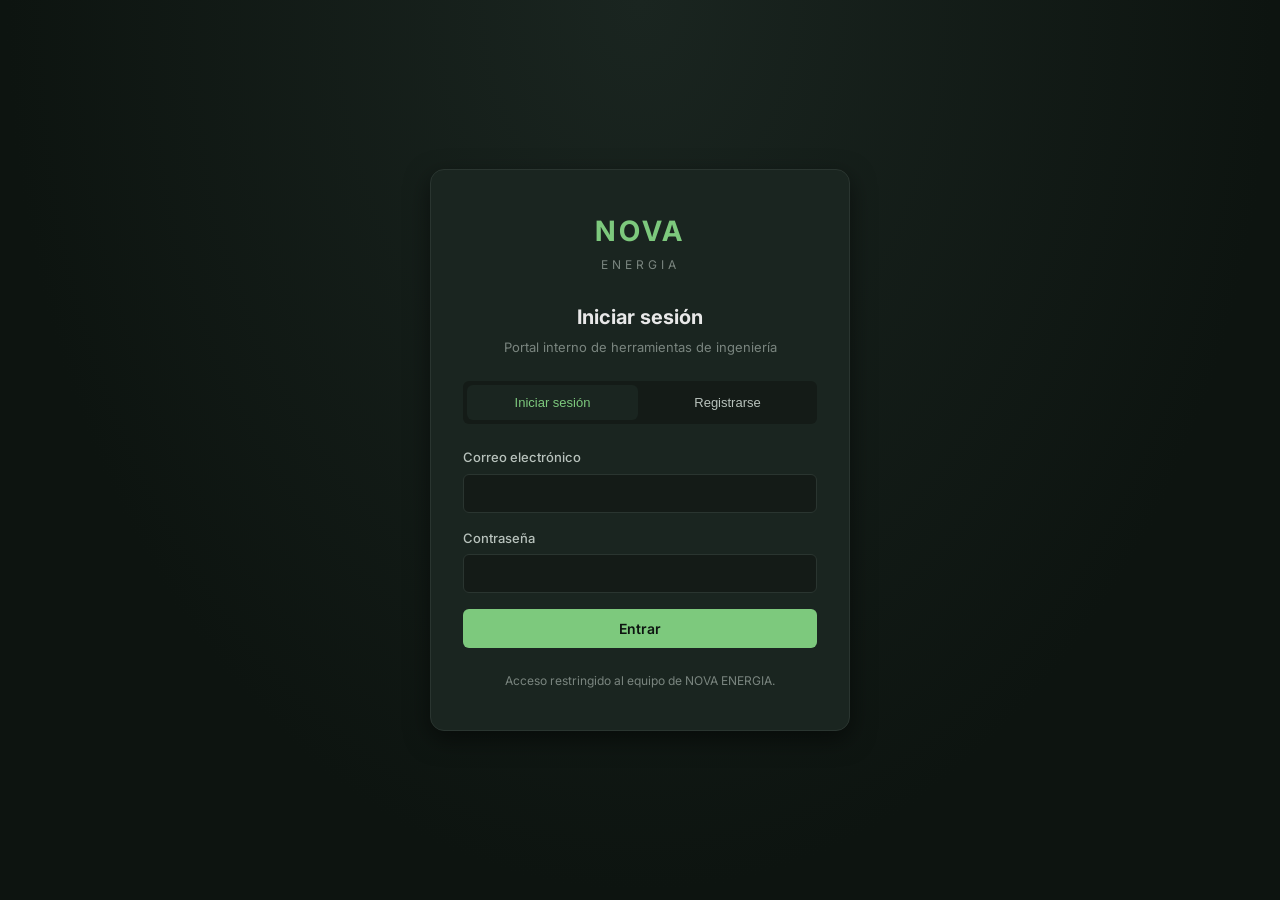
==== login.html @ db24d424 "Add files via upload" ====
<!DOCTYPE html>
<html lang="es">
<head>
  <meta charset="UTF-8" />
  <meta name="viewport" content="width=device-width, initial-scale=1.0" />
  <title>Acceso · NOVA ENERGIA</title>
  <link rel="stylesheet" href="assets/css/styles.css" />
  <link rel="preconnect" href="https://fonts.googleapis.com">
  <link rel="preconnect" href="https://fonts.gstatic.com" crossorigin>
  <link href="https://fonts.googleapis.com/css2?family=Inter:wght@400;500;600;700&display=swap" rel="stylesheet">
</head>
<body class="auth-page">
  <div class="auth-card">
    <div class="auth-logo">
      <img src="assets/img/logo.png" alt="NOVA ENERGIA" onerror="this.style.display='none'; this.nextElementSibling.style.display='block';">
      <div style="display:none">
        <div class="text-logo">NOVA</div>
        <div class="text-logo-sub">ENERGIA</div>
      </div>
    </div>

    <h2 id="form-title">Iniciar sesión</h2>
    <p class="auth-sub">Portal interno de herramientas de ingeniería</p>

    <div class="auth-tabs">
      <button class="auth-tab active" id="tab-login">Iniciar sesión</button>
      <button class="auth-tab" id="tab-register">Registrarse</button>
    </div>

    <div id="alert-slot"></div>

    <!-- LOGIN FORM -->
    <form id="form-login">
      <div class="form-group">
        <label for="login-email">Correo electrónico</label>
        <input type="email" id="login-email" class="form-input" required autocomplete="email" />
      </div>
      <div class="form-group">
        <label for="login-password">Contraseña</label>
        <input type="password" id="login-password" class="form-input" required autocomplete="current-password" />
      </div>
      <button type="submit" class="btn btn-primary">Entrar</button>
    </form>

    <!-- REGISTER FORM -->
    <form id="form-register" class="hidden">
      <div class="form-group">
        <label for="reg-name">Nombre completo</label>
        <input type="text" id="reg-name" class="form-input" required />
      </div>
      <div class="form-group">
        <label for="reg-email">Correo electrónico</label>
        <input type="email" id="reg-email" class="form-input" required autocomplete="email" />
      </div>
      <div class="form-group">
        <label for="reg-password">Contraseña (mínimo 6 caracteres)</label>
        <input type="password" id="reg-password" class="form-input" required minlength="6" autocomplete="new-password" />
      </div>
      <button type="submit" class="btn btn-primary">Crear cuenta</button>
    </form>

    <p class="text-muted text-small mt-4" style="text-align:center;">
      Acceso restringido al equipo de NOVA ENERGIA.
    </p>
  </div>

  <script src="assets/js/auth.js"></script>
  <script>
    // Si ya hay sesión, ir al dashboard
    if (Auth.current()) {
      window.location.href = 'index.html';
    }

    const tabLogin = document.getElementById('tab-login');
    const tabRegister = document.getElementById('tab-register');
    const formLogin = document.getElementById('form-login');
    const formRegister = document.getElementById('form-register');
    const formTitle = document.getElementById('form-title');
    const alertSlot = document.getElementById('alert-slot');

    function showAlert(type, msg) {
      alertSlot.innerHTML = `<div class="alert alert-${type}">${msg}</div>`;
    }

    tabLogin.addEventListener('click', () => {
      tabLogin.classList.add('active');
      tabRegister.classList.remove('active');
      formLogin.classList.remove('hidden');
      formRegister.classList.add('hidden');
      formTitle.textContent = 'Iniciar sesión';
      alertSlot.innerHTML = '';
    });

    tabRegister.addEventListener('click', () => {
      tabRegister.classList.add('active');
      tabLogin.classList.remove('active');
      formRegister.classList.remove('hidden');
      formLogin.classList.add('hidden');
      formTitle.textContent = 'Crear cuenta';
      alertSlot.innerHTML = '';
    });

    formLogin.addEventListener('submit', (e) => {
      e.preventDefault();
      const result = Auth.login({
        email: document.getElementById('login-email').value,
        password: document.getElementById('login-password').value
      });
      if (result.ok) {
        window.location.href = 'index.html';
      } else {
        showAlert('error', result.error);
      }
    });

    formRegister.addEventListener('submit', (e) => {
      e.preventDefault();
      const result = Auth.register({
        name: document.getElementById('reg-name').value,
        email: document.getElementById('reg-email').value,
        password: document.getElementById('reg-password').value
      });
      if (result.ok) {
        showAlert('success', '¡Cuenta creada! Redirigiendo…');
        setTimeout(() => window.location.href = 'index.html', 800);
      } else {
        showAlert('error', result.error);
      }
    });
  </script>
</body>
</html>
---- assets/css/styles.css ----
/* ============================================
   NOVA ENERGIA - Portal de Herramientas
   Paleta sobria basada en el logo
   ============================================ */

:root {
  --bg-primary: #0d1410;
  --bg-secondary: #141b17;
  --bg-card: #1a2520;
  --bg-card-hover: #20302a;
  --border: #2a3530;
  --border-light: #354540;

  --green-primary: #7dc97d;
  --green-bright: #a8e6a8;
  --green-dark: #4d8a4d;
  --green-leaf: #5fb55f;

  --text-primary: #e8e8e8;
  --text-secondary: #b8c2bc;
  --text-muted: #7a857f;

  --accent-warning: #e6b86b;
  --accent-error: #e67373;
  --accent-success: #7dc97d;

  --shadow-sm: 0 1px 2px rgba(0,0,0,0.3);
  --shadow-md: 0 4px 12px rgba(0,0,0,0.4);
  --shadow-lg: 0 8px 24px rgba(0,0,0,0.5);

  --radius-sm: 6px;
  --radius-md: 10px;
  --radius-lg: 14px;

  --font-main: 'Inter', -apple-system, BlinkMacSystemFont, 'Segoe UI', sans-serif;
  --font-mono: 'JetBrains Mono', 'Courier New', monospace;
}

* {
  box-sizing: border-box;
  margin: 0;
  padding: 0;
}

html, body {
  height: 100%;
  font-family: var(--font-main);
  background: var(--bg-primary);
  color: var(--text-primary);
  line-height: 1.5;
  -webkit-font-smoothing: antialiased;
}

a {
  color: var(--green-primary);
  text-decoration: none;
  transition: color 0.2s;
}

a:hover {
  color: var(--green-bright);
}

/* ============== LAYOUT ============== */
.app {
  display: flex;
  min-height: 100vh;
}

.sidebar {
  width: 260px;
  background: var(--bg-secondary);
  border-right: 1px solid var(--border);
  padding: 24px 16px;
  display: flex;
  flex-direction: column;
  position: fixed;
  height: 100vh;
  overflow-y: auto;
}

.sidebar .logo-area {
  padding: 8px 12px 24px;
  border-bottom: 1px solid var(--border);
  margin-bottom: 16px;
  text-align: center;
}

.sidebar .logo-area img {
  max-width: 180px;
  height: auto;
}

.sidebar .logo-text {
  font-size: 20px;
  font-weight: 700;
  letter-spacing: 2px;
  color: var(--green-primary);
}

.sidebar .logo-sub {
  font-size: 11px;
  color: var(--text-muted);
  letter-spacing: 3px;
  margin-top: 4px;
}

.sidebar nav {
  flex: 1;
  display: flex;
  flex-direction: column;
  gap: 4px;
}

.nav-section {
  padding: 12px 12px 6px;
  font-size: 11px;
  text-transform: uppercase;
  letter-spacing: 1.5px;
  color: var(--text-muted);
  font-weight: 600;
}

.nav-link {
  display: flex;
  align-items: center;
  gap: 10px;
  padding: 10px 12px;
  border-radius: var(--radius-sm);
  color: var(--text-secondary);
  font-size: 14px;
  font-weight: 500;
  transition: all 0.2s;
}

.nav-link:hover {
  background: var(--bg-card);
  color: var(--text-primary);
}

.nav-link.active {
  background: var(--bg-card);
  color: var(--green-primary);
  border-left: 3px solid var(--green-primary);
  padding-left: 9px;
}

.nav-link .icon {
  width: 18px;
  height: 18px;
  flex-shrink: 0;
}

.user-area {
  border-top: 1px solid var(--border);
  padding-top: 16px;
  margin-top: 16px;
}

.user-info {
  display: flex;
  align-items: center;
  gap: 10px;
  padding: 8px 12px;
}

.user-avatar {
  width: 36px;
  height: 36px;
  border-radius: 50%;
  background: var(--green-dark);
  color: var(--bg-primary);
  display: flex;
  align-items: center;
  justify-content: center;
  font-weight: 700;
  font-size: 14px;
  text-transform: uppercase;
}

.user-details {
  flex: 1;
  min-width: 0;
}

.user-name {
  font-size: 13px;
  font-weight: 600;
  color: var(--text-primary);
  white-space: nowrap;
  overflow: hidden;
  text-overflow: ellipsis;
}

.user-role {
  font-size: 11px;
  color: var(--text-muted);
}

.logout-btn {
  background: transparent;
  border: 1px solid var(--border);
  color: var(--text-secondary);
  padding: 8px 12px;
  border-radius: var(--radius-sm);
  cursor: pointer;
  font-size: 13px;
  width: 100%;
  margin-top: 8px;
  transition: all 0.2s;
}

.logout-btn:hover {
  border-color: var(--accent-error);
  color: var(--accent-error);
}

.main {
  flex: 1;
  margin-left: 260px;
  padding: 32px 40px;
  max-width: calc(100vw - 260px);
}

.page-header {
  margin-bottom: 32px;
  padding-bottom: 20px;
  border-bottom: 1px solid var(--border);
}

.page-header h1 {
  font-size: 26px;
  font-weight: 600;
  color: var(--text-primary);
  margin-bottom: 6px;
}

.page-header .subtitle {
  font-size: 14px;
  color: var(--text-muted);
}

/* ============== CARDS / GRID ============== */
.tools-grid {
  display: grid;
  grid-template-columns: repeat(auto-fill, minmax(280px, 1fr));
  gap: 20px;
}

.tool-card {
  background: var(--bg-card);
  border: 1px solid var(--border);
  border-radius: var(--radius-md);
  padding: 24px;
  transition: all 0.25s;
  display: flex;
  flex-direction: column;
  gap: 12px;
  text-decoration: none;
  color: inherit;
  position: relative;
  overflow: hidden;
}

.tool-card:hover {
  background: var(--bg-card-hover);
  border-color: var(--green-dark);
  transform: translateY(-2px);
  box-shadow: var(--shadow-md);
}

.tool-card.disabled {
  opacity: 0.55;
  cursor: not-allowed;
}

.tool-card.disabled:hover {
  transform: none;
  border-color: var(--border);
  background: var(--bg-card);
  box-shadow: none;
}

.tool-card .badge {
  position: absolute;
  top: 14px;
  right: 14px;
  font-size: 10px;
  text-transform: uppercase;
  letter-spacing: 1px;
  padding: 3px 8px;
  border-radius: 10px;
  background: var(--bg-secondary);
  color: var(--text-muted);
  border: 1px solid var(--border-light);
}

.tool-card .badge.active {
  background: rgba(125, 201, 125, 0.15);
  color: var(--green-bright);
  border-color: var(--green-dark);
}

.tool-card .icon-wrap {
  width: 44px;
  height: 44px;
  border-radius: var(--radius-sm);
  background: rgba(125, 201, 125, 0.12);
  color: var(--green-primary);
  display: flex;
  align-items: center;
  justify-content: center;
}

.tool-card h3 {
  font-size: 17px;
  font-weight: 600;
  color: var(--text-primary);
}

.tool-card p {
  font-size: 13px;
  color: var(--text-secondary);
  flex: 1;
}

.tool-card .footer-link {
  font-size: 13px;
  color: var(--green-primary);
  font-weight: 500;
  margin-top: 8px;
}

/* ============== AUTH (LOGIN/REGISTER) ============== */
.auth-page {
  min-height: 100vh;
  display: flex;
  align-items: center;
  justify-content: center;
  background: radial-gradient(ellipse at top, #1a2520 0%, #0d1410 70%);
  padding: 24px;
}

.auth-card {
  width: 100%;
  max-width: 420px;
  background: var(--bg-card);
  border: 1px solid var(--border);
  border-radius: var(--radius-lg);
  padding: 40px 32px;
  box-shadow: var(--shadow-lg);
}

.auth-logo {
  text-align: center;
  margin-bottom: 28px;
}

.auth-logo img {
  max-width: 180px;
  height: auto;
}

.auth-logo .text-logo {
  font-size: 28px;
  font-weight: 700;
  color: var(--green-primary);
  letter-spacing: 3px;
}

.auth-logo .text-logo-sub {
  font-size: 12px;
  color: var(--text-muted);
  letter-spacing: 4px;
  margin-top: 4px;
}

.auth-card h2 {
  text-align: center;
  font-size: 20px;
  margin-bottom: 6px;
  color: var(--text-primary);
}

.auth-card .auth-sub {
  text-align: center;
  font-size: 13px;
  color: var(--text-muted);
  margin-bottom: 24px;
}

.auth-tabs {
  display: flex;
  gap: 4px;
  background: var(--bg-secondary);
  padding: 4px;
  border-radius: var(--radius-sm);
  margin-bottom: 24px;
}

.auth-tab {
  flex: 1;
  padding: 10px;
  text-align: center;
  border-radius: var(--radius-sm);
  cursor: pointer;
  font-size: 13px;
  font-weight: 500;
  color: var(--text-secondary);
  background: transparent;
  border: none;
  transition: all 0.2s;
}

.auth-tab.active {
  background: var(--bg-card);
  color: var(--green-primary);
}

/* ============== FORMS ============== */
.form-group {
  margin-bottom: 16px;
}

.form-group label {
  display: block;
  font-size: 13px;
  font-weight: 500;
  color: var(--text-secondary);
  margin-bottom: 6px;
}

.form-input,
.form-select {
  width: 100%;
  padding: 10px 12px;
  background: var(--bg-secondary);
  border: 1px solid var(--border);
  border-radius: var(--radius-sm);
  color: var(--text-primary);
  font-size: 14px;
  font-family: inherit;
  transition: all 0.2s;
}

.form-input:focus,
.form-select:focus {
  outline: none;
  border-color: var(--green-primary);
  background: var(--bg-card);
}

.form-input.input-result {
  background: rgba(125, 201, 125, 0.08);
  border-color: var(--green-dark);
  color: var(--green-bright);
  font-family: var(--font-mono);
}

.form-row {
  display: grid;
  grid-template-columns: 1fr 1fr;
  gap: 12px;
}

.btn {
  display: inline-flex;
  align-items: center;
  justify-content: center;
  gap: 8px;
  padding: 11px 20px;
  border-radius: var(--radius-sm);
  font-size: 14px;
  font-weight: 600;
  cursor: pointer;
  transition: all 0.2s;
  border: none;
  font-family: inherit;
  text-decoration: none;
}

.btn-primary {
  background: var(--green-primary);
  color: var(--bg-primary);
  width: 100%;
}

.btn-primary:hover {
  background: var(--green-bright);
}

.btn-secondary {
  background: var(--bg-secondary);
  color: var(--text-primary);
  border: 1px solid var(--border);
}

.btn-secondary:hover {
  background: var(--bg-card-hover);
  border-color: var(--green-dark);
}

.btn-danger {
  background: transparent;
  color: var(--accent-error);
  border: 1px solid var(--accent-error);
}

.btn-danger:hover {
  background: var(--accent-error);
  color: white;
}

.alert {
  padding: 12px 14px;
  border-radius: var(--radius-sm);
  margin-bottom: 16px;
  font-size: 13px;
  border-left: 3px solid;
}

.alert-error {
  background: rgba(230, 115, 115, 0.1);
  border-color: var(--accent-error);
  color: #f0a7a7;
}

.alert-success {
  background: rgba(125, 201, 125, 0.1);
  border-color: var(--green-primary);
  color: var(--green-bright);
}

.alert-info {
  background: rgba(230, 184, 107, 0.08);
  border-color: var(--accent-warning);
  color: #f0d8a8;
}

/* ============== CALCULATOR LAYOUT ============== */
.calc-layout {
  display: grid;
  grid-template-columns: 1fr 1fr;
  gap: 24px;
}

@media (max-width: 1100px) {
  .calc-layout { grid-template-columns: 1fr; }
}

.panel {
  background: var(--bg-card);
  border: 1px solid var(--border);
  border-radius: var(--radius-md);
  padding: 24px;
}

.panel h3 {
  font-size: 16px;
  font-weight: 600;
  color: var(--green-primary);
  margin-bottom: 16px;
  padding-bottom: 10px;
  border-bottom: 1px solid var(--border);
  display: flex;
  align-items: center;
  gap: 8px;
}

.result-row {
  display: flex;
  justify-content: space-between;
  align-items: center;
  padding: 10px 0;
  border-bottom: 1px solid var(--border);
  font-size: 14px;
}

.result-row:last-child { border-bottom: none; }

.result-row .label {
  color: var(--text-secondary);
}

.result-row .value {
  font-family: var(--font-mono);
  font-weight: 600;
  color: var(--text-primary);
}

.result-row .value.highlight {
  color: var(--green-bright);
  font-size: 15px;
}

.status-pill {
  display: inline-block;
  padding: 3px 10px;
  border-radius: 12px;
  font-size: 12px;
  font-weight: 600;
  text-transform: uppercase;
  letter-spacing: 0.5px;
}

.status-ok {
  background: rgba(125, 201, 125, 0.15);
  color: var(--green-bright);
  border: 1px solid var(--green-dark);
}

.status-fail {
  background: rgba(230, 115, 115, 0.15);
  color: #f0a7a7;
  border: 1px solid var(--accent-error);
}

/* ============== GEOPORTAL CARDS ============== */
.geoportal-grid {
  display: grid;
  grid-template-columns: repeat(auto-fill, minmax(300px, 1fr));
  gap: 16px;
}

.geo-card {
  background: var(--bg-card);
  border: 1px solid var(--border);
  border-radius: var(--radius-md);
  padding: 20px;
  display: flex;
  flex-direction: column;
  gap: 10px;
  transition: all 0.2s;
}

.geo-card:hover {
  border-color: var(--green-dark);
  background: var(--bg-card-hover);
}

.geo-card .geo-name {
  font-size: 16px;
  font-weight: 600;
  color: var(--text-primary);
}

.geo-card .geo-region {
  font-size: 12px;
  color: var(--text-muted);
  text-transform: uppercase;
  letter-spacing: 1px;
}

.geo-card .geo-actions {
  display: flex;
  gap: 8px;
  margin-top: auto;
  padding-top: 12px;
}

/* ============== FACTOR DE PLANTA / MAPA ============== */
.fp-layout {
  display: grid;
  grid-template-columns: 1fr 380px;
  gap: 20px;
  height: calc(100vh - 200px);
  min-height: 600px;
}

@media (max-width: 1200px) {
  .fp-layout { grid-template-columns: 1fr; height: auto; }
  .fp-map-wrap { height: 60vh; }
}

.fp-map-wrap {
  position: relative;
  background: var(--bg-card);
  border: 1px solid var(--border);
  border-radius: var(--radius-md);
  overflow: hidden;
}

#map {
  width: 100%;
  height: 100%;
  border-radius: var(--radius-md);
  background: var(--bg-secondary);
}

.fp-side {
  display: flex;
  flex-direction: column;
  gap: 16px;
  overflow-y: auto;
  padding-right: 4px;
}

.fp-side .panel { padding: 18px; }
.fp-side .panel h3 { font-size: 14px; margin-bottom: 12px; }

.fp-stat {
  display: flex;
  flex-direction: column;
  padding: 10px 12px;
  background: var(--bg-secondary);
  border-radius: var(--radius-sm);
  margin-bottom: 8px;
  border-left: 2px solid var(--green-dark);
}

.fp-stat .stat-label {
  font-size: 11px;
  text-transform: uppercase;
  letter-spacing: 1px;
  color: var(--text-muted);
}

.fp-stat .stat-value {
  font-family: var(--font-mono);
  font-size: 16px;
  font-weight: 600;
  color: var(--green-bright);
  margin-top: 2px;
}

.fp-stat .stat-sub {
  font-size: 11px;
  color: var(--text-muted);
  margin-top: 2px;
}

.fp-empty {
  padding: 24px 12px;
  text-align: center;
  color: var(--text-muted);
  font-size: 13px;
  line-height: 1.6;
}

.fp-empty svg {
  margin-bottom: 10px;
  color: var(--green-dark);
  opacity: 0.6;
}

/* Sobrescritura del estilo claro de Leaflet para tema oscuro */
.leaflet-container {
  background: var(--bg-secondary) !important;
  font-family: var(--font-main) !important;
}

.leaflet-bar a,
.leaflet-bar a:hover {
  background-color: var(--bg-card) !important;
  color: var(--text-primary) !important;
  border-bottom-color: var(--border) !important;
}

.leaflet-bar a:hover { background-color: var(--bg-card-hover) !important; color: var(--green-primary) !important; }

.leaflet-control-attribution {
  background: rgba(20, 27, 23, 0.9) !important;
  color: var(--text-muted) !important;
  font-size: 10px !important;
}

.leaflet-control-attribution a { color: var(--green-primary) !important; }

.leaflet-draw-toolbar a {
  background-color: var(--bg-card) !important;
}

.leaflet-popup-content-wrapper,
.leaflet-popup-tip {
  background: var(--bg-card) !important;
  color: var(--text-primary) !important;
  border: 1px solid var(--border) !important;
}

.leaflet-tooltip {
  background: var(--bg-card) !important;
  color: var(--text-primary) !important;
  border: 1px solid var(--green-dark) !important;
  font-family: var(--font-mono) !important;
  font-size: 11px !important;
}

.leaflet-tooltip:before { border-top-color: var(--green-dark) !important; }

.fp-map-toolbar {
  position: absolute;
  top: 12px;
  left: 50%;
  transform: translateX(-50%);
  z-index: 1000;
  background: rgba(20, 27, 23, 0.92);
  backdrop-filter: blur(8px);
  border: 1px solid var(--border);
  border-radius: var(--radius-sm);
  padding: 6px;
  display: flex;
  gap: 4px;
}

.fp-map-toolbar button {
  background: transparent;
  color: var(--text-secondary);
  border: none;
  padding: 7px 12px;
  border-radius: var(--radius-sm);
  font-size: 12px;
  cursor: pointer;
  font-family: inherit;
  display: flex;
  align-items: center;
  gap: 6px;
}

.fp-map-toolbar button:hover { background: var(--bg-card); color: var(--green-primary); }
.fp-map-toolbar button.active { background: var(--green-dark); color: var(--bg-primary); }

.fp-search {
  position: absolute;
  top: 12px;
  left: 12px;
  z-index: 1000;
  display: flex;
  gap: 4px;
}

.fp-search input {
  background: rgba(20, 27, 23, 0.92);
  backdrop-filter: blur(8px);
  border: 1px solid var(--border);
  border-radius: var(--radius-sm);
  padding: 7px 12px;
  color: var(--text-primary);
  font-size: 12px;
  font-family: inherit;
  width: 220px;
}

.fp-search input:focus {
  outline: none;
  border-color: var(--green-primary);
}

.fp-search button {
  background: var(--green-dark);
  color: var(--bg-primary);
  border: none;
  border-radius: var(--radius-sm);
  padding: 7px 12px;
  font-size: 12px;
  cursor: pointer;
  font-weight: 600;
  font-family: inherit;
}

.fp-search button:hover { background: var(--green-primary); }

/* ============== UTIL ============== */
.text-muted { color: var(--text-muted); }
.text-small { font-size: 12px; }
.mt-2 { margin-top: 8px; }
.mt-3 { margin-top: 16px; }
.mt-4 { margin-top: 24px; }
.mb-2 { margin-bottom: 8px; }
.mb-3 { margin-bottom: 16px; }

.hidden { display: none !important; }

.coming-soon {
  text-align: center;
  padding: 60px 20px;
  background: var(--bg-card);
  border: 1px dashed var(--border-light);
  border-radius: var(--radius-md);
  color: var(--text-muted);
}

.coming-soon .icon-big {
  font-size: 48px;
  color: var(--green-dark);
  margin-bottom: 16px;
}

.coming-soon h2 {
  color: var(--text-primary);
  margin-bottom: 8px;
}

@media (max-width: 768px) {
  .sidebar {
    position: relative;
    width: 100%;
    height: auto;
  }
  .main {
    margin-left: 0;
    padding: 20px;
    max-width: 100%;
  }
  .app { flex-direction: column; }
  .form-row { grid-template-columns: 1fr; }
}
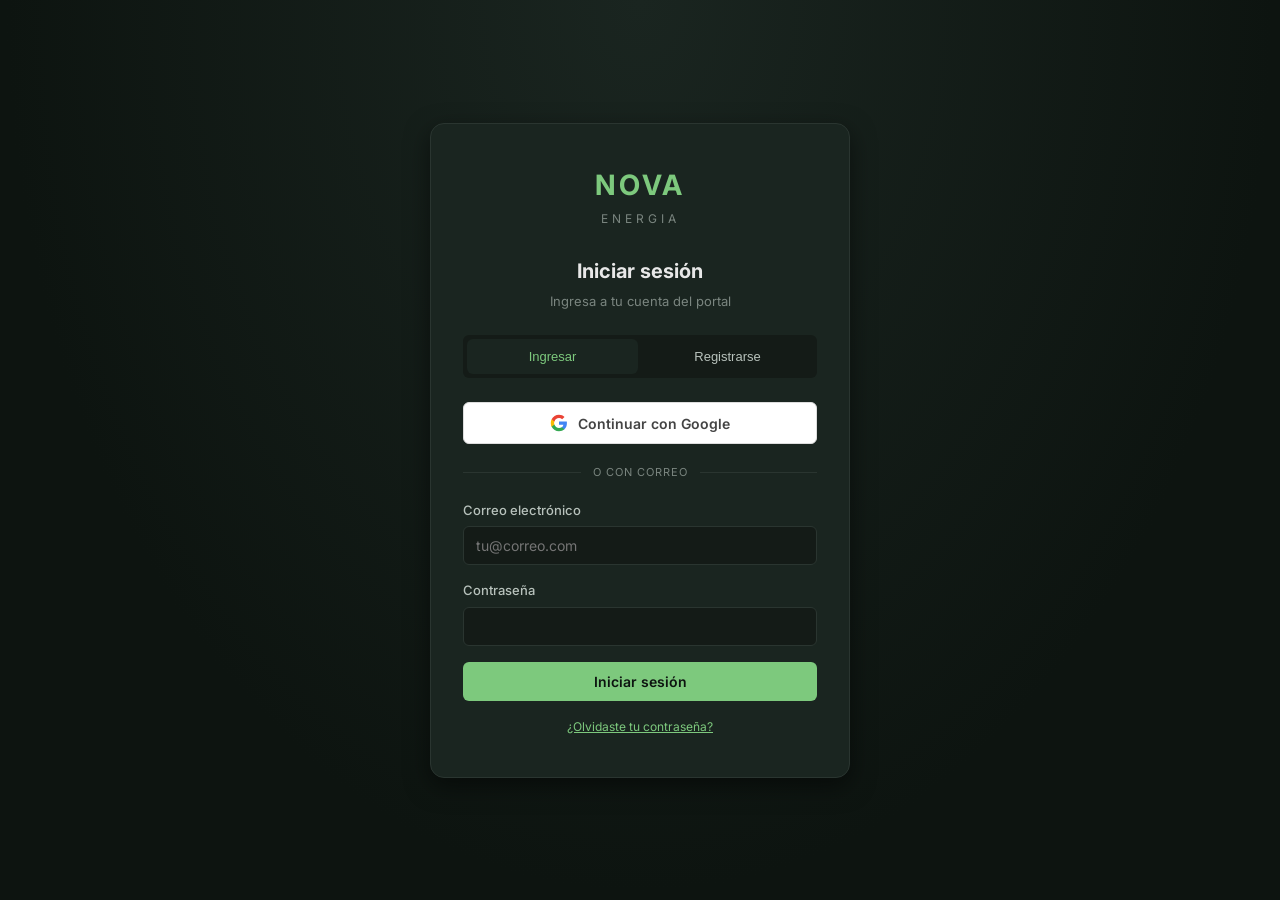
==== commit 53d2aa60: "Update login.html" ====
--- a/login.html
+++ b/login.html
@@ -3,130 +3,233 @@
 <head>
   <meta charset="UTF-8" />
   <meta name="viewport" content="width=device-width, initial-scale=1.0" />
-  <title>Acceso · NOVA ENERGIA</title>
+  <title>Ingreso · NOVA ENERGIA</title>
   <link rel="stylesheet" href="assets/css/styles.css" />
   <link rel="preconnect" href="https://fonts.googleapis.com">
-  <link rel="preconnect" href="https://fonts.gstatic.com" crossorigin>
   <link href="https://fonts.googleapis.com/css2?family=Inter:wght@400;500;600;700&display=swap" rel="stylesheet">
+  <style>
+    .btn-google {
+      width: 100%;
+      background: white;
+      color: #444;
+      border: 1px solid #ddd;
+      padding: 11px 20px;
+      border-radius: var(--radius-sm);
+      font-size: 14px;
+      font-weight: 600;
+      cursor: pointer;
+      display: flex;
+      align-items: center;
+      justify-content: center;
+      gap: 10px;
+      font-family: inherit;
+      transition: all 0.2s;
+    }
+    .btn-google:hover { background: #f5f5f5; box-shadow: 0 2px 8px rgba(0,0,0,0.15); }
+    .btn-google svg { width: 18px; height: 18px; }
+    .btn-google:disabled { opacity: 0.5; cursor: not-allowed; }
+
+    .divider {
+      display: flex;
+      align-items: center;
+      margin: 20px 0;
+      color: var(--text-muted);
+      font-size: 11px;
+      text-transform: uppercase;
+      letter-spacing: 1px;
+    }
+    .divider::before, .divider::after {
+      content: '';
+      flex: 1;
+      border-top: 1px solid var(--border);
+    }
+    .divider span { padding: 0 12px; }
+
+    .link-btn {
+      background: none;
+      border: none;
+      color: var(--green-primary);
+      cursor: pointer;
+      font-size: 12px;
+      text-decoration: underline;
+      padding: 0;
+      font-family: inherit;
+    }
+    .link-btn:hover { color: var(--green-bright); }
+
+    .loading-spin {
+      display: inline-block;
+      width: 14px; height: 14px;
+      border: 2px solid rgba(13,20,16,0.2);
+      border-top-color: var(--bg-primary);
+      border-radius: 50%;
+      animation: spin 0.8s linear infinite;
+      vertical-align: middle;
+    }
+    @keyframes spin { to { transform: rotate(360deg); } }
+  </style>
 </head>
-<body class="auth-page">
-  <div class="auth-card">
-    <div class="auth-logo">
-      <img src="assets/img/logo.png" alt="NOVA ENERGIA" onerror="this.style.display='none'; this.nextElementSibling.style.display='block';">
-      <div style="display:none">
-        <div class="text-logo">NOVA</div>
-        <div class="text-logo-sub">ENERGIA</div>
+<body>
+  <div class="auth-page">
+    <div class="auth-card">
+      <div class="auth-logo">
+        <img src="assets/img/logo.png" alt="NOVA ENERGIA" onerror="this.style.display='none'; this.nextElementSibling.style.display='block';">
+        <div style="display:none">
+          <div class="text-logo">NOVA</div>
+          <div class="text-logo-sub">ENERGIA</div>
+        </div>
+      </div>
+
+      <h2 id="form-title">Iniciar sesión</h2>
+      <p class="auth-sub" id="form-sub">Ingresa a tu cuenta del portal</p>
+
+      <div class="auth-tabs">
+        <button class="auth-tab active" id="tab-login" onclick="mostrarFormulario('login')">Ingresar</button>
+        <button class="auth-tab" id="tab-register" onclick="mostrarFormulario('register')">Registrarse</button>
+      </div>
+
+      <div id="feedback"></div>
+
+      <!-- Login con Google (siempre visible arriba) -->
+      <button class="btn-google" id="btn-google" onclick="loginGoogle()">
+        <svg viewBox="0 0 24 24">
+          <path fill="#4285F4" d="M22.56 12.25c0-.78-.07-1.53-.2-2.25H12v4.26h5.92c-.26 1.37-1.04 2.53-2.21 3.31v2.77h3.57c2.08-1.92 3.28-4.74 3.28-8.09z"/>
+          <path fill="#34A853" d="M12 23c2.97 0 5.46-.98 7.28-2.66l-3.57-2.77c-.98.66-2.23 1.06-3.71 1.06-2.86 0-5.29-1.93-6.16-4.53H2.18v2.84C3.99 20.53 7.7 23 12 23z"/>
+          <path fill="#FBBC05" d="M5.84 14.09c-.22-.66-.35-1.36-.35-2.09s.13-1.43.35-2.09V7.07H2.18C1.43 8.55 1 10.22 1 12s.43 3.45 1.18 4.93l2.85-2.22.81-.62z"/>
+          <path fill="#EA4335" d="M12 5.38c1.62 0 3.06.56 4.21 1.64l3.15-3.15C17.45 2.09 14.97 1 12 1 7.7 1 3.99 3.47 2.18 7.07l3.66 2.84c.87-2.6 3.3-4.53 6.16-4.53z"/>
+        </svg>
+        <span>Continuar con Google</span>
+      </button>
+
+      <div class="divider"><span>o con correo</span></div>
+
+      <!-- Formulario LOGIN -->
+      <div id="form-login">
+        <div class="form-group">
+          <label>Correo electrónico</label>
+          <input type="email" id="login-email" class="form-input" placeholder="tu@correo.com" autocomplete="email" />
+        </div>
+        <div class="form-group">
+          <label>Contraseña</label>
+          <input type="password" id="login-password" class="form-input" autocomplete="current-password" />
+        </div>
+        <button class="btn btn-primary" id="btn-login" onclick="hacerLogin()">Iniciar sesión</button>
+        <p style="text-align:center; margin-top:12px;">
+          <button class="link-btn" onclick="olvideContraseña()">¿Olvidaste tu contraseña?</button>
+        </p>
+      </div>
+
+      <!-- Formulario REGISTRO -->
+      <div id="form-register" class="hidden">
+        <div class="form-group">
+          <label>Nombre completo</label>
+          <input type="text" id="reg-name" class="form-input" placeholder="Nombre y Apellido" autocomplete="name" />
+        </div>
+        <div class="form-group">
+          <label>Correo electrónico</label>
+          <input type="email" id="reg-email" class="form-input" placeholder="tu@correo.com" autocomplete="email" />
+        </div>
+        <div class="form-group">
+          <label>Contraseña <span class="text-muted text-small">(mín. 6 caracteres)</span></label>
+          <input type="password" id="reg-password" class="form-input" autocomplete="new-password" />
+        </div>
+        <button class="btn btn-primary" id="btn-register" onclick="hacerRegistro()">Crear cuenta</button>
       </div>
     </div>
-
-    <h2 id="form-title">Iniciar sesión</h2>
-    <p class="auth-sub">Portal interno de herramientas de ingeniería</p>
-
-    <div class="auth-tabs">
-      <button class="auth-tab active" id="tab-login">Iniciar sesión</button>
-      <button class="auth-tab" id="tab-register">Registrarse</button>
-    </div>
-
-    <div id="alert-slot"></div>
-
-    <!-- LOGIN FORM -->
-    <form id="form-login">
-      <div class="form-group">
-        <label for="login-email">Correo electrónico</label>
-        <input type="email" id="login-email" class="form-input" required autocomplete="email" />
-      </div>
-      <div class="form-group">
-        <label for="login-password">Contraseña</label>
-        <input type="password" id="login-password" class="form-input" required autocomplete="current-password" />
-      </div>
-      <button type="submit" class="btn btn-primary">Entrar</button>
-    </form>
-
-    <!-- REGISTER FORM -->
-    <form id="form-register" class="hidden">
-      <div class="form-group">
-        <label for="reg-name">Nombre completo</label>
-        <input type="text" id="reg-name" class="form-input" required />
-      </div>
-      <div class="form-group">
-        <label for="reg-email">Correo electrónico</label>
-        <input type="email" id="reg-email" class="form-input" required autocomplete="email" />
-      </div>
-      <div class="form-group">
-        <label for="reg-password">Contraseña (mínimo 6 caracteres)</label>
-        <input type="password" id="reg-password" class="form-input" required minlength="6" autocomplete="new-password" />
-      </div>
-      <button type="submit" class="btn btn-primary">Crear cuenta</button>
-    </form>
-
-    <p class="text-muted text-small mt-4" style="text-align:center;">
-      Acceso restringido al equipo de NOVA ENERGIA.
-    </p>
   </div>
 
-  <script src="assets/js/auth.js"></script>
-  <script>
-    // Si ya hay sesión, ir al dashboard
-    if (Auth.current()) {
-      window.location.href = 'index.html';
-    }
-
-    const tabLogin = document.getElementById('tab-login');
-    const tabRegister = document.getElementById('tab-register');
-    const formLogin = document.getElementById('form-login');
-    const formRegister = document.getElementById('form-register');
-    const formTitle = document.getElementById('form-title');
-    const alertSlot = document.getElementById('alert-slot');
-
-    function showAlert(type, msg) {
-      alertSlot.innerHTML = `<div class="alert alert-${type}">${msg}</div>`;
-    }
-
-    tabLogin.addEventListener('click', () => {
-      tabLogin.classList.add('active');
-      tabRegister.classList.remove('active');
-      formLogin.classList.remove('hidden');
-      formRegister.classList.add('hidden');
-      formTitle.textContent = 'Iniciar sesión';
-      alertSlot.innerHTML = '';
-    });
-
-    tabRegister.addEventListener('click', () => {
-      tabRegister.classList.add('active');
-      tabLogin.classList.remove('active');
-      formRegister.classList.remove('hidden');
-      formLogin.classList.add('hidden');
-      formTitle.textContent = 'Crear cuenta';
-      alertSlot.innerHTML = '';
-    });
-
-    formLogin.addEventListener('submit', (e) => {
-      e.preventDefault();
-      const result = Auth.login({
-        email: document.getElementById('login-email').value,
-        password: document.getElementById('login-password').value
-      });
-      if (result.ok) {
-        window.location.href = 'index.html';
+  <script type="module">
+    import { Auth } from './assets/js/auth.js';
+
+    // Si ya hay sesión, redirigir directo a factor-planta
+    Auth.requireAuth = async function() {};  // Deshabilitar auto-redirect en login
+    (async () => {
+      // Esperar a que Firebase resuelva estado inicial
+      await new Promise(r => setTimeout(r, 300));
+      const s = Auth.current();
+      if (s) window.location.href = 'herramientas/factor-planta.html';
+    })();
+
+    window.mostrarFormulario = (tipo) => {
+      document.getElementById('tab-login').classList.toggle('active', tipo === 'login');
+      document.getElementById('tab-register').classList.toggle('active', tipo === 'register');
+      document.getElementById('form-login').classList.toggle('hidden', tipo !== 'login');
+      document.getElementById('form-register').classList.toggle('hidden', tipo !== 'register');
+      document.getElementById('form-title').textContent = tipo === 'login' ? 'Iniciar sesión' : 'Crear cuenta';
+      document.getElementById('form-sub').textContent = tipo === 'login' ? 'Ingresa a tu cuenta del portal' : 'Regístrate para acceder al portal';
+      document.getElementById('feedback').innerHTML = '';
+    };
+
+    function mostrarFeedback(tipo, mensaje) {
+      const cls = tipo === 'error' ? 'alert-error' : (tipo === 'success' ? 'alert-success' : 'alert-info');
+      document.getElementById('feedback').innerHTML = `<div class="alert ${cls}">${mensaje}</div>`;
+    }
+
+    function setLoading(btnId, texto) {
+      const btn = document.getElementById(btnId);
+      btn.disabled = true;
+      btn.dataset.original = btn.innerHTML;
+      btn.innerHTML = `<span class="loading-spin"></span> ${texto}`;
+    }
+    function unsetLoading(btnId) {
+      const btn = document.getElementById(btnId);
+      btn.disabled = false;
+      btn.innerHTML = btn.dataset.original;
+    }
+
+    window.hacerLogin = async () => {
+      const email = document.getElementById('login-email').value.trim();
+      const password = document.getElementById('login-password').value;
+      if (!email || !password) { mostrarFeedback('error', 'Ingresa correo y contraseña.'); return; }
+      setLoading('btn-login', 'Ingresando...');
+      const r = await Auth.login({ email, password });
+      if (r.ok) {
+        mostrarFeedback('success', '✓ Bienvenido. Redirigiendo...');
+        setTimeout(() => window.location.href = 'herramientas/factor-planta.html', 500);
       } else {
-        showAlert('error', result.error);
+        mostrarFeedback('error', r.error);
+        unsetLoading('btn-login');
       }
-    });
-
-    formRegister.addEventListener('submit', (e) => {
-      e.preventDefault();
-      const result = Auth.register({
-        name: document.getElementById('reg-name').value,
-        email: document.getElementById('reg-email').value,
-        password: document.getElementById('reg-password').value
-      });
-      if (result.ok) {
-        showAlert('success', '¡Cuenta creada! Redirigiendo…');
-        setTimeout(() => window.location.href = 'index.html', 800);
+    };
+
+    window.hacerRegistro = async () => {
+      const name = document.getElementById('reg-name').value.trim();
+      const email = document.getElementById('reg-email').value.trim();
+      const password = document.getElementById('reg-password').value;
+      setLoading('btn-register', 'Creando cuenta...');
+      const r = await Auth.register({ name, email, password });
+      if (r.ok) {
+        mostrarFeedback('success', '✓ Cuenta creada. Redirigiendo...');
+        setTimeout(() => window.location.href = 'herramientas/factor-planta.html', 800);
       } else {
-        showAlert('error', result.error);
+        mostrarFeedback('error', r.error);
+        unsetLoading('btn-register');
       }
-    });
+    };
+
+    window.loginGoogle = async () => {
+      setLoading('btn-google', 'Abriendo Google...');
+      const r = await Auth.loginGoogle();
+      if (r.ok) {
+        mostrarFeedback('success', '✓ Bienvenido. Redirigiendo...');
+        setTimeout(() => window.location.href = 'herramientas/factor-planta.html', 500);
+      } else {
+        mostrarFeedback('error', r.error);
+        unsetLoading('btn-google');
+      }
+    };
+
+    window.olvideContraseña = async () => {
+      const email = document.getElementById('login-email').value.trim();
+      if (!email) { mostrarFeedback('info', 'Escribe primero tu correo arriba y luego pulsa "¿Olvidaste tu contraseña?"'); return; }
+      const r = await Auth.resetPassword(email);
+      if (r.ok) mostrarFeedback('success', `✓ Enviamos un correo a ${email} con instrucciones para restablecer tu contraseña. Revisa tu bandeja (y spam).`);
+      else mostrarFeedback('error', r.error);
+    };
+
+    // Enter para enviar
+    document.getElementById('login-password').addEventListener('keydown', e => { if (e.key === 'Enter') hacerLogin(); });
+    document.getElementById('reg-password').addEventListener('keydown', e => { if (e.key === 'Enter') hacerRegistro(); });
   </script>
 </body>
 </html>
